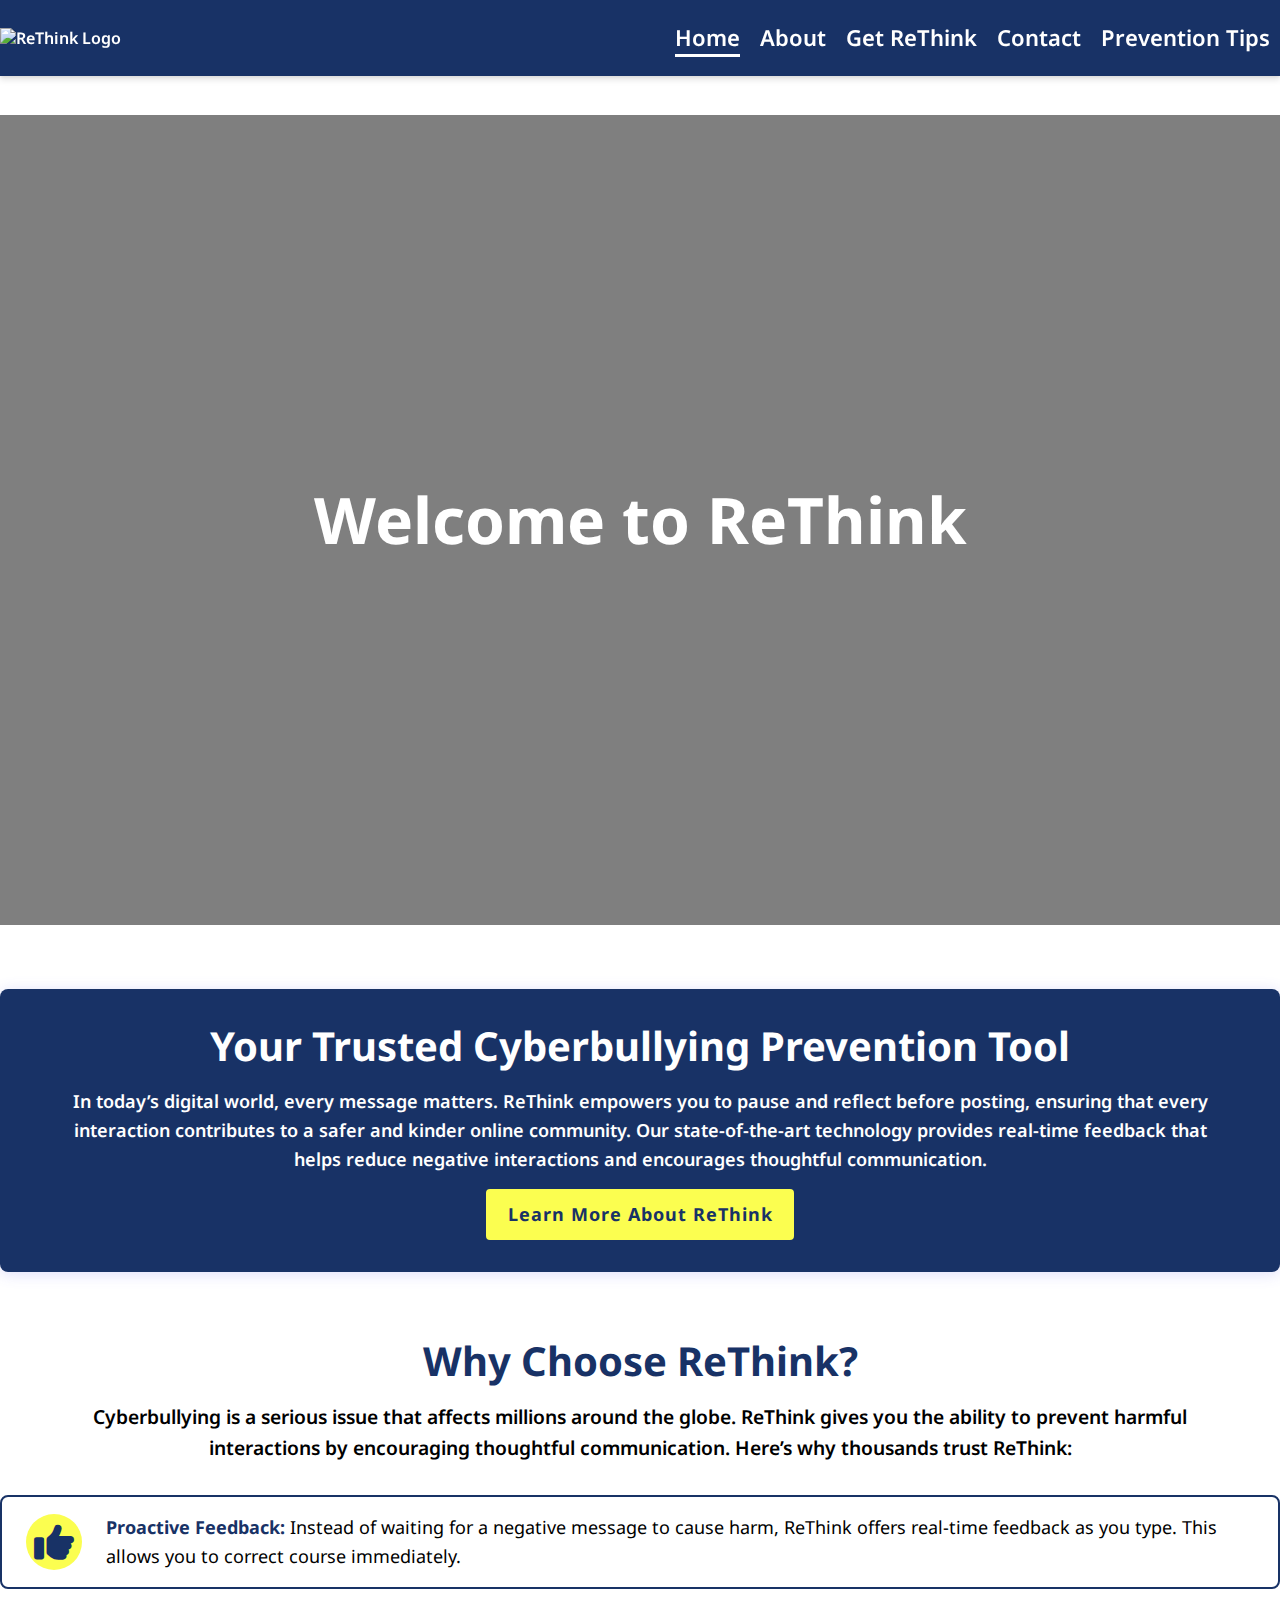
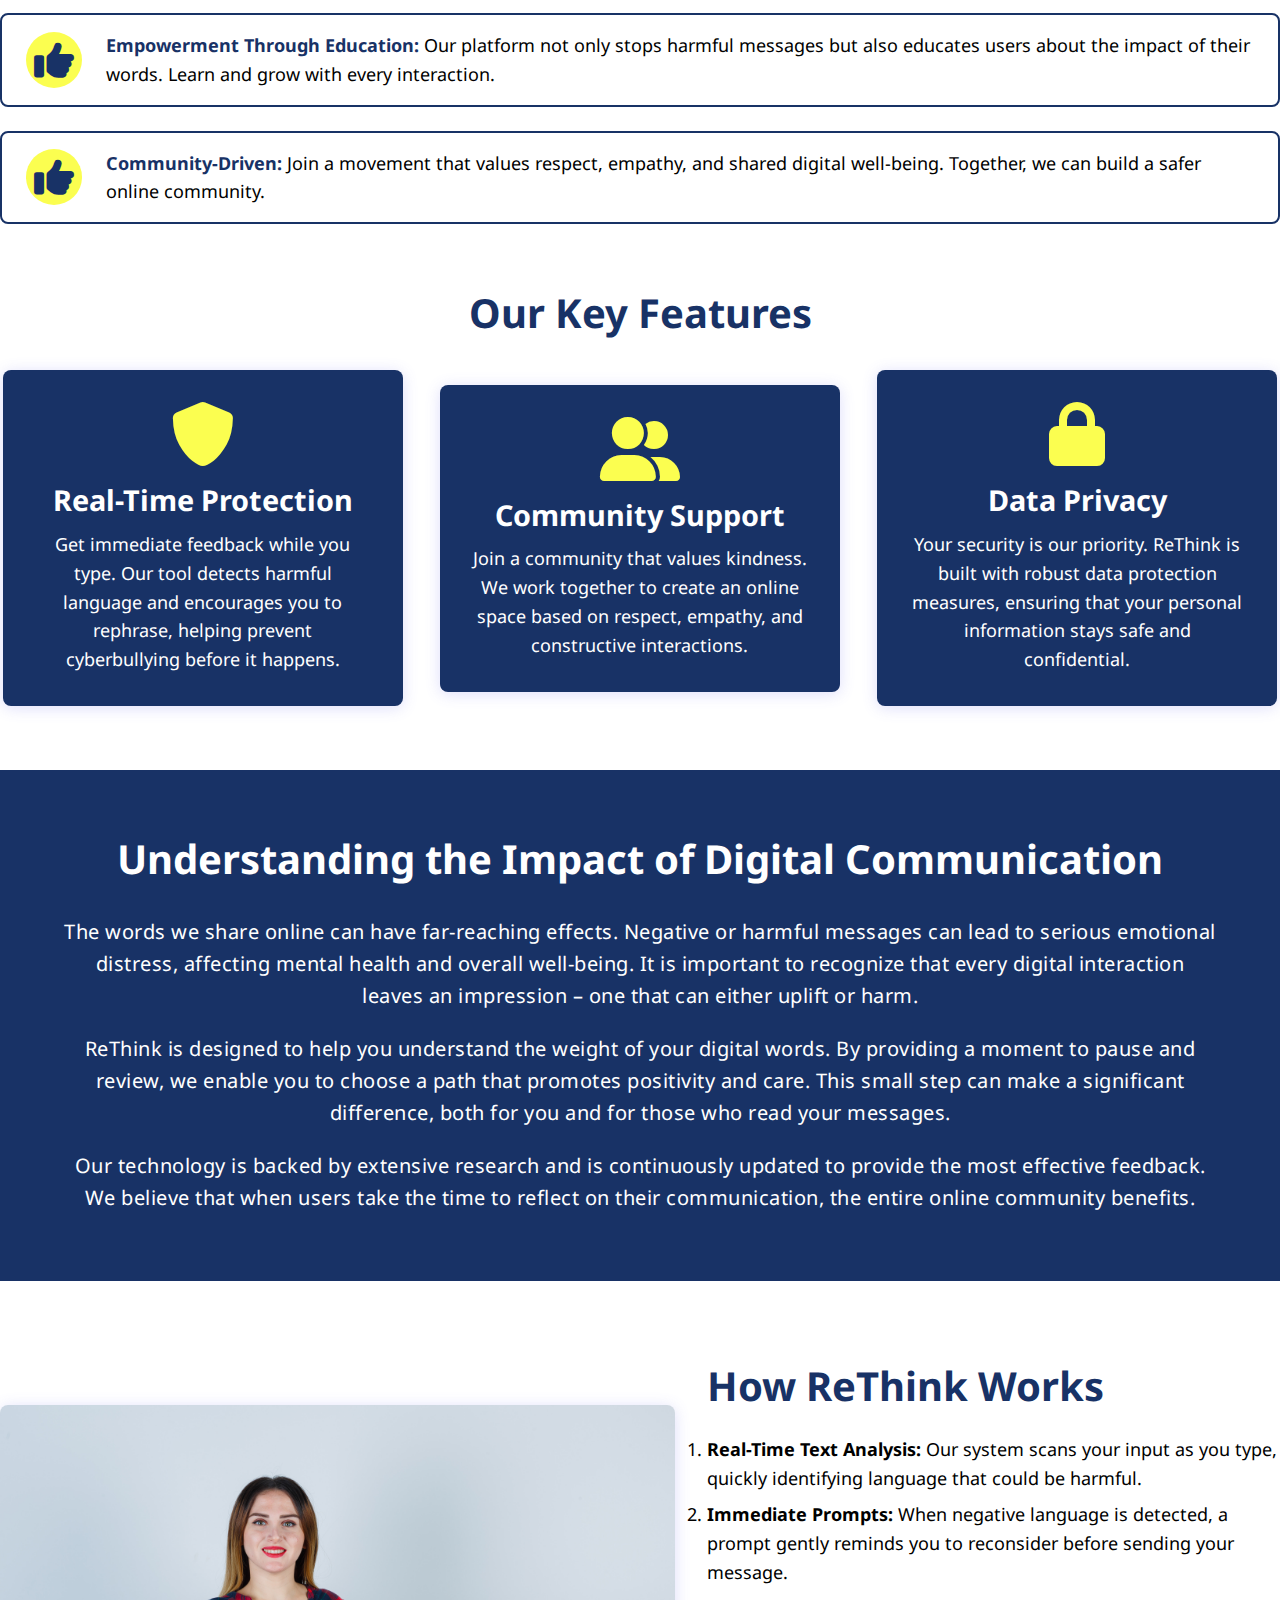
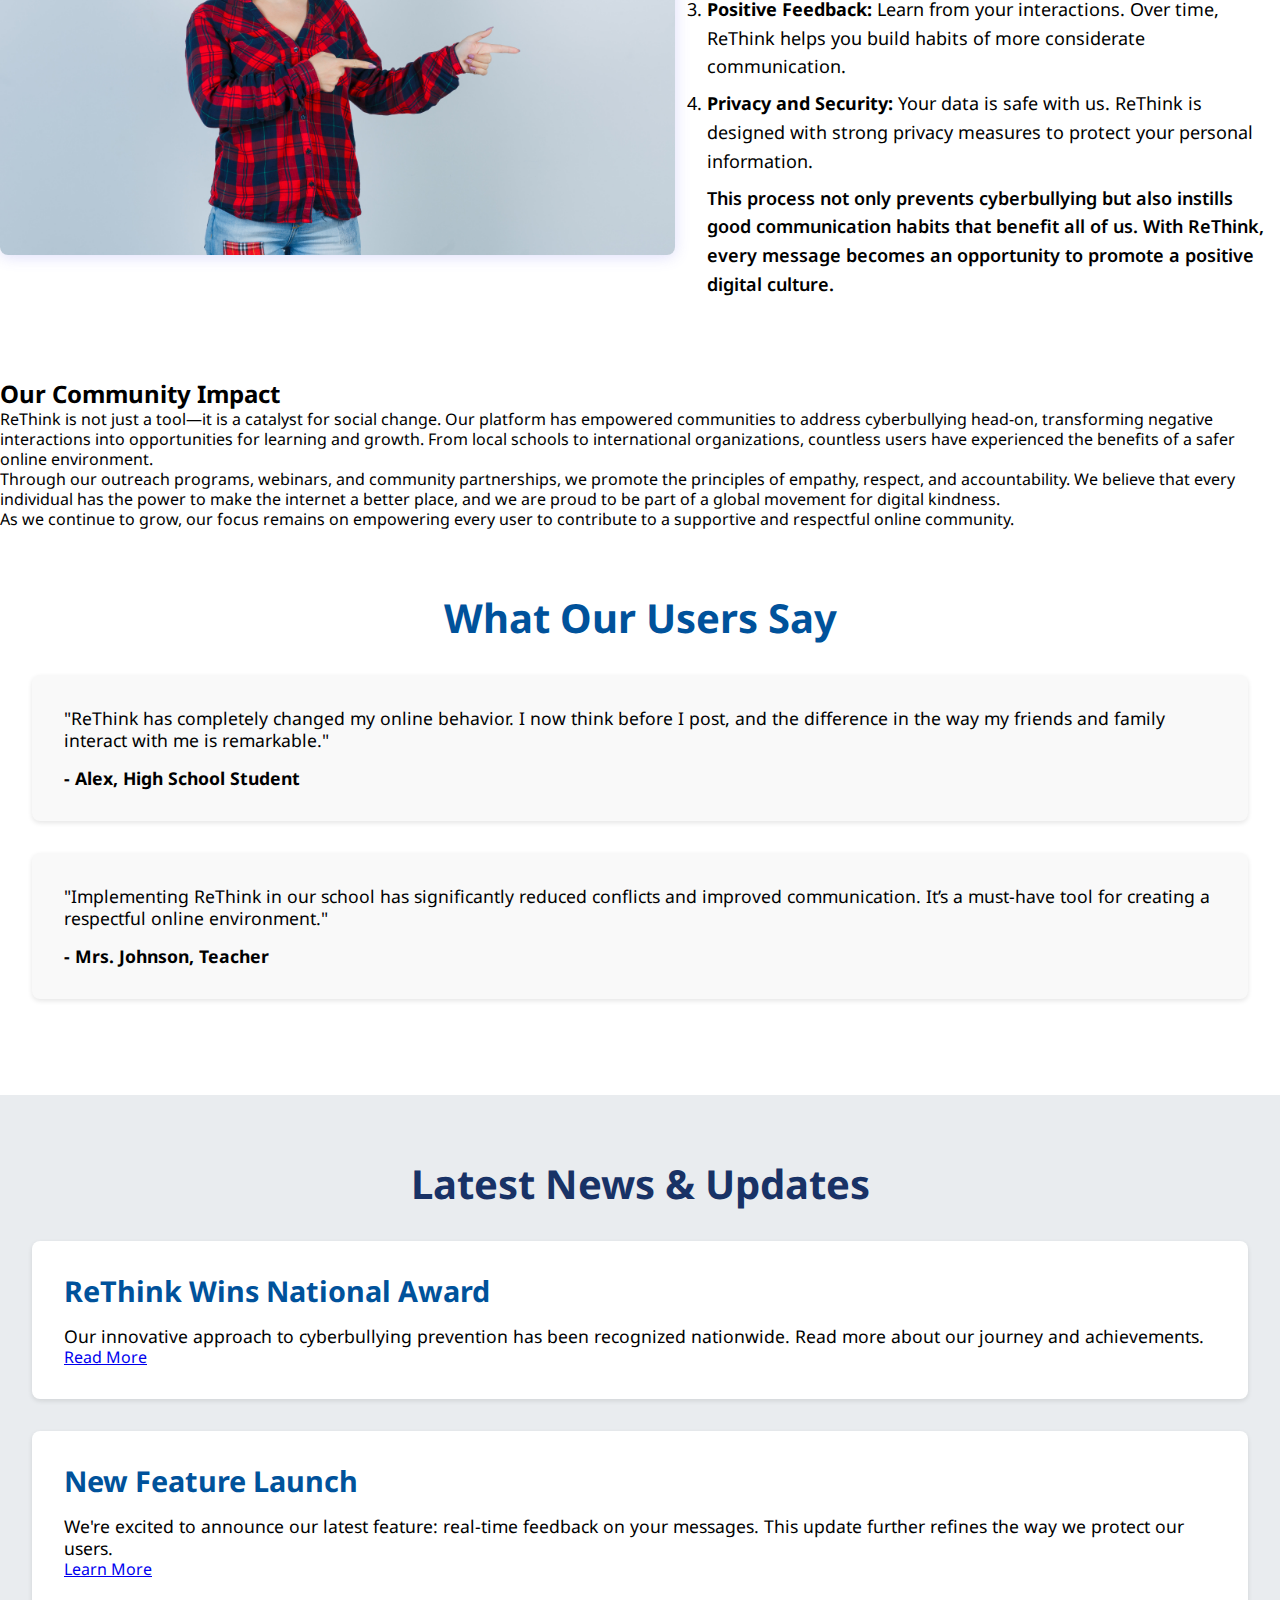
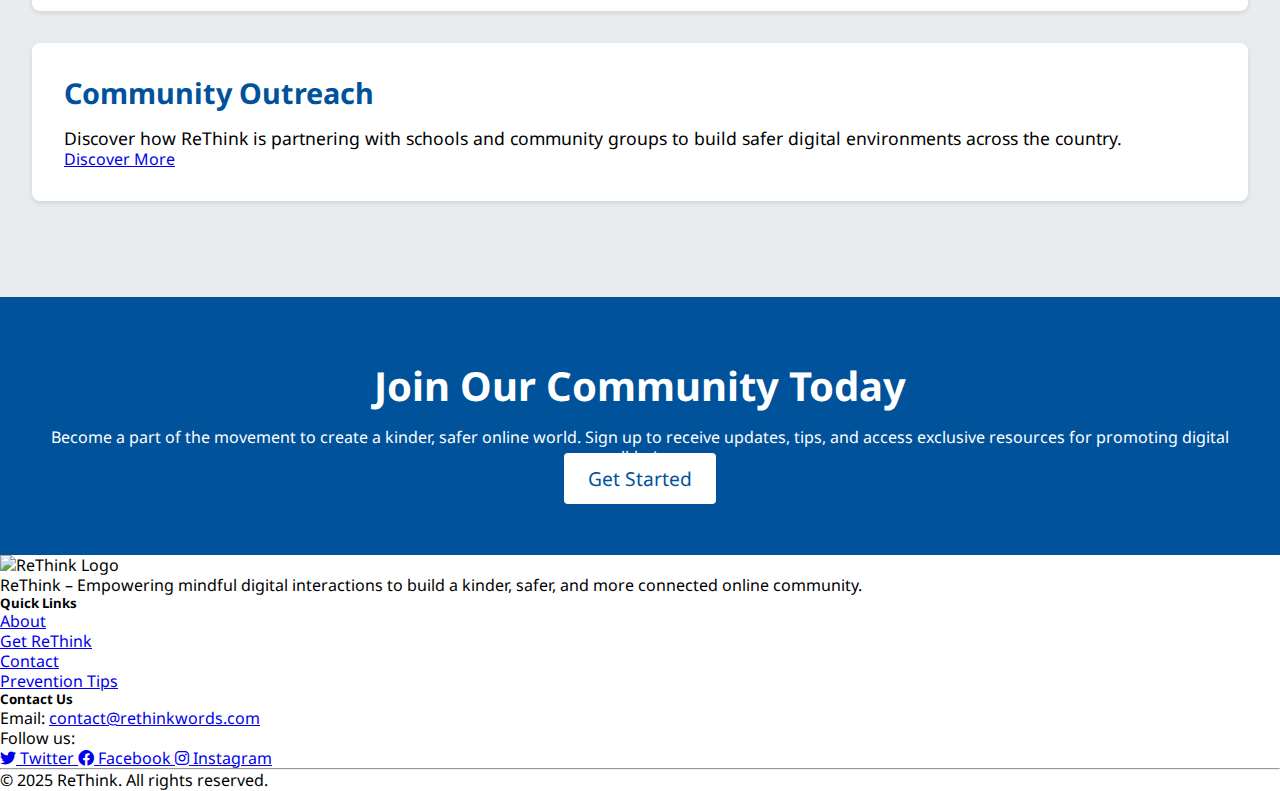
==== index.html @ 0bd0442a "Completed home section" ====
<!DOCTYPE html>
<html lang="en">
  <head>
    <meta charset="UTF-8" />
    <meta name="viewport" content="width=device-width, initial-scale=1.0" />
    <meta
      name="description"
      content="Discover ReThink, an innovative tool that prevents cyberbullying by encouraging mindful communication. Experience a safer online world with our proactive online safety solutions."
    />
    <meta
      name="keywords"
      content="ReThink, cyberbullying prevention, online safety, digital well-being, safe communication"
    />
    <meta name="author" content="Kishan Kumar Das" />
    <link rel="preconnect" href="https://fonts.googleapis.com" />
    <link rel="preconnect" href="https://fonts.gstatic.com" crossorigin />
    <link
      href="https://fonts.googleapis.com/css2?family=Noto+Sans:ital,wght@0,100..900;1,100..900&display=swap"
      rel="stylesheet"
    />
    <link rel="icon" type="image/x-icon" href="images/favicon.ico" />
    <title>Welcome to ReThink – Your Trusted Online Safety Tool</title>
    <link rel="stylesheet" href="css/styles.css" />
    <link rel="stylesheet" href="css/home-styles.css" />
    <link
      href="https://cdn.jsdelivr.net/npm/bootstrap@5.3.5/dist/css/bootstrap.min.css"
      rel="stylesheet"
      integrity="sha384-SgOJa3DmI69IUzQ2PVdRZhwQ+dy64/BUtbMJw1MZ8t5HZApcHrRKUc4W0kG879m7"
      crossorigin="anonymous"
    />
    <link
      rel="stylesheet"
      href="https://cdnjs.cloudflare.com/ajax/libs/font-awesome/6.0.0-beta3/css/all.min.css"
    />
    <!-- Google Analytics tracking code -->
    <script
      async
      src="https://www.googletagmanager.com/gtag/js?id=G-LVS11JBEL9"
    ></script>
    <script>
      window.dataLayer = window.dataLayer || [];
      function gtag() {
        dataLayer.push(arguments);
      }
      gtag("js", new Date());

      gtag("config", "G-LVS11JBEL9");
    </script>
  </head>
  <body>
    <header>
      <div class="container header-div">
        <div class="site-name">
          <a href="index.html">
            <img src="images/logo.png" alt="ReThink Logo" />
          </a>
        </div>
        <input type="checkbox" id="menu-toggle" class="menu-toggle" />
        <label for="menu-toggle" class="menu-icon">
          <span></span>
          <span></span>
          <span></span>
        </label>
        <nav class="nav-bar">
          <ul>
            <li><a href="index.html" class="active">Home</a></li>
            <li><a href="about.html">About</a></li>
            <li><a href="get-rethink.html">Get ReThink</a></li>
            <li><a href="contact.html">Contact</a></li>
            <li><a href="cyberbullying-tips.html">Prevention Tips</a></li>
          </ul>
        </nav>
      </div>
    </header>

    <main>
      <section class="hero">
        <h1>Welcome to ReThink</h1>
      </section>

      <section class="intro-section container">
        <h2>Your Trusted Cyberbullying Prevention Tool</h2>
        <p>
          In today’s digital world, every message matters. ReThink empowers you
          to pause and reflect before posting, ensuring that every interaction
          contributes to a safer and kinder online community. Our
          state-of-the-art technology provides real-time feedback that helps
          reduce negative interactions and encourages thoughtful communication.
        </p>
        <div class="cta-buttons">
          <a href="get-rethink.html" class="button">Learn More About ReThink</a>
        </div>
      </section>

      <section class="why-choose container">
        <h2>Why Choose ReThink?</h2>
        <p>
          Cyberbullying is a serious issue that affects millions around the
          globe. ReThink gives you the ability to prevent harmful interactions
          by encouraging thoughtful communication. Here’s why thousands trust
          ReThink:
        </p>
        <div class="benefits">
          <i class="fa-solid fa-thumbs-up"></i>
          <p>
            <span>Proactive Feedback:</span>
            Instead of waiting for a negative message to cause harm, ReThink
            offers real-time feedback as you type. This allows you to correct
            course immediately.
          </p>
        </div>
        <div class="benefits">
          <i class="fa-solid fa-thumbs-up"></i>
          <p>
            <span>Empowerment Through Education:</span>
            Our platform not only stops harmful messages but also educates users
            about the impact of their words. Learn and grow with every
            interaction.
          </p>
        </div>
        <div class="benefits">
          <i class="fa-solid fa-thumbs-up"></i>
          <p>
            <span>Community-Driven:</span>
            Join a movement that values respect, empathy, and shared digital
            well-being. Together, we can build a safer online community.
          </p>
        </div>
      </section>

      <section class="features container">
        <h2>Our Key Features</h2>
        <div class="features-grid">
          <div class="feature">
            <i class="fas fa-shield-alt"></i>
            <h3>Real-Time Protection</h3>
            <p>
              Get immediate feedback while you type. Our tool detects harmful
              language and encourages you to rephrase, helping prevent
              cyberbullying before it happens.
            </p>
          </div>
          <div class="feature">
            <i class="fas fa-user-friends"></i>
            <h3>Community Support</h3>
            <p>
              Join a community that values kindness. We work together to create
              an online space based on respect, empathy, and constructive
              interactions.
            </p>
          </div>
          <div class="feature">
            <i class="fas fa-lock"></i>
            <h3>Data Privacy</h3>
            <p>
              Your security is our priority. ReThink is built with robust data
              protection measures, ensuring that your personal information stays
              safe and confidential.
            </p>
          </div>
        </div>
      </section>

      <section class="detailed-content">
        <div class="impact-of-digital-communication container">
          <h2>Understanding the Impact of Digital Communication</h2>
          <p>
            The words we share online can have far-reaching effects. Negative or
            harmful messages can lead to serious emotional distress, affecting
            mental health and overall well-being. It is important to recognize
            that every digital interaction leaves an impression – one that can
            either uplift or harm.
          </p>
          <p>
            ReThink is designed to help you understand the weight of your
            digital words. By providing a moment to pause and review, we enable
            you to choose a path that promotes positivity and care. This small
            step can make a significant difference, both for you and for those
            who read your messages.
          </p>
          <p>
            Our technology is backed by extensive research and is continuously
            updated to provide the most effective feedback. We believe that when
            users take the time to reflect on their communication, the entire
            online community benefits.
          </p>
        </div>
      </section>

      <section class="how-it-works container">
        <img
          src="./images/how-its-work-banner.jpg"
          alt="How ReThink Works"
          class="how-it-works-image"
        />
        <div class="how-it-works-content">
          <h2>How ReThink Works</h2>
          <ol>
            <li>
              <strong>Real-Time Text Analysis:</strong> Our system scans your
              input as you type, quickly identifying language that could be
              harmful.
            </li>
            <li>
              <strong>Immediate Prompts:</strong> When negative language is
              detected, a prompt gently reminds you to reconsider before sending
              your message.
            </li>
            <li>
              <strong>Positive Feedback:</strong> Learn from your interactions.
              Over time, ReThink helps you build habits of more considerate
              communication.
            </li>
            <li>
              <strong>Privacy and Security:</strong> Your data is safe with us.
              ReThink is designed with strong privacy measures to protect your
              personal information.
            </li>
          </ol>
          <p>
            This process not only prevents cyberbullying but also instills good
            communication habits that benefit all of us. With ReThink, every
            message becomes an opportunity to promote a positive digital culture.
          </p>
        </div>
      </section>

      <section class="community-impact section container">
        <h2>Our Community Impact</h2>
        <p>
          ReThink is not just a tool—it is a catalyst for social change. Our
          platform has empowered communities to address cyberbullying head-on,
          transforming negative interactions into opportunities for learning and
          growth. From local schools to international organizations, countless
          users have experienced the benefits of a safer online environment.
        </p>
        <p>
          Through our outreach programs, webinars, and community partnerships,
          we promote the principles of empathy, respect, and accountability. We
          believe that every individual has the power to make the internet a
          better place, and we are proud to be part of a global movement for
          digital kindness.
        </p>
        <p>
          As we continue to grow, our focus remains on empowering every user to
          contribute to a supportive and respectful online community.
        </p>
      </section>

      <!-- Testimonials Section -->
      <section class="testimonials section container">
        <h2>What Our Users Say</h2>
        <div class="row">
          <div class="col-md-6 testimonial">
            <p>
              "ReThink has completely changed my online behavior. I now think
              before I post, and the difference in the way my friends and family
              interact with me is remarkable."
            </p>
            <p><strong>- Alex, High School Student</strong></p>
          </div>
          <div class="col-md-6 testimonial">
            <p>
              "Implementing ReThink in our school has significantly reduced
              conflicts and improved communication. It’s a must-have tool for
              creating a respectful online environment."
            </p>
            <p><strong>- Mrs. Johnson, Teacher</strong></p>
          </div>
        </div>
      </section>

      <!-- Latest News Section -->
      <section class="news-section section container">
        <h2>Latest News & Updates</h2>
        <div class="row">
          <div class="col-md-4 news-item">
            <h3>ReThink Wins National Award</h3>
            <p>
              Our innovative approach to cyberbullying prevention has been
              recognized nationwide. Read more about our journey and
              achievements.
            </p>
            <a href="#" class="btn">Read More</a>
          </div>
          <div class="col-md-4 news-item">
            <h3>New Feature Launch</h3>
            <p>
              We're excited to announce our latest feature: real-time feedback
              on your messages. This update further refines the way we protect
              our users.
            </p>
            <a href="#" class="btn">Learn More</a>
          </div>
          <div class="col-md-4 news-item">
            <h3>Community Outreach</h3>
            <p>
              Discover how ReThink is partnering with schools and community
              groups to build safer digital environments across the country.
            </p>
            <a href="#" class="btn">Discover More</a>
          </div>
        </div>
      </section>

      <!-- Call-to-Action Section -->
      <section class="cta-section">
        <h2>Join Our Community Today</h2>
        <p>
          Become a part of the movement to create a kinder, safer online world.
          Sign up to receive updates, tips, and access exclusive resources for
          promoting digital well-being.
        </p>
        <a href="get-rethink.html" class="btn">Get Started</a>
      </section>
    </main>

    <footer class="bg-dark text-light pt-5 pb-4">
      <div class="container">
        <div class="row">
          <div class="col-md-4 mb-4 mb-md-0">
            <img src="images/logo.png" alt="ReThink Logo" class="footer-logo" />
            <p class="mt-3 lead fw-normal">
              ReThink – Empowering mindful digital interactions to build a
              kinder, safer, and more connected online community.
            </p>
          </div>
          <div class="col-md-4 mb-4 mb-md-0 quick-links">
            <h5 class="footer-header">Quick Links</h5>
            <ul class="list-unstyled">
              <li>
                <a href="about.html" class="text-light text-decoration-none"
                  >About</a
                >
              </li>
              <li>
                <a
                  href="get-rethink.html"
                  class="text-light text-decoration-none"
                  >Get ReThink</a
                >
              </li>
              <li>
                <a href="contact.html" class="text-light text-decoration-none"
                  >Contact</a
                >
              </li>
              <li>
                <a
                  href="cyberbullying-tips.html"
                  class="text-light text-decoration-none"
                  >Prevention Tips</a
                >
              </li>
            </ul>
          </div>
          <div class="col-md-4">
            <h5 class="footer-header">Contact Us</h5>
            <p>
              Email:
              <a
                href="mailto:contact@rethinkwords.com"
                class="text-light text-decoration-none"
                >contact@rethinkwords.com</a
              >
            </p>
            <p>Follow us:</p>
            <a
              href="https://twitter.com/ReThinkWords"
              target="_blank"
              rel="noopener noreferrer"
              class="text-light me-2 text-decoration-none"
            >
              <i class="fab fa-twitter"></i> Twitter
            </a>
            <a
              href="https://facebook.com/ReThinkWords"
              target="_blank"
              rel="noopener noreferrer"
              class="text-light me-2 text-decoration-none"
            >
              <i class="fab fa-facebook"></i> Facebook
            </a>
            <a
              href="https://instagram.com/ReThinkWords"
              target="_blank"
              rel="noopener noreferrer"
              class="text-light text-decoration-none"
            >
              <i class="fab fa-instagram"></i> Instagram
            </a>
          </div>
        </div>
        <hr class="my-4" />
        <div class="text-center mt-4">
          <p class="mb-0">&copy; 2025 ReThink. All rights reserved.</p>
        </div>
      </div>
    </footer>

    <script src="js/script.js"></script>
    <script
      src="https://cdn.jsdelivr.net/npm/bootstrap@5.3.5/dist/js/bootstrap.bundle.min.js"
      integrity="sha384-k6d4wzSIapyDyv1kpU366/PK5hCdSbCRGRCMv+eplOQJWyd1fbcAu9OCUj5zNLiq"
      crossorigin="anonymous"
    ></script>
  </body>
</html>
---- css/styles.css ----
/* Reset */
* {
    margin: 0;
    padding: 0;
    box-sizing: border-box;
  }
  
  body {
    font-family: "Noto Sans", sans-serif;
    font-size: 16px;
    line-height: 1.25;
  }
  
  /* container style */
  .container {
    width: 100%;
    margin: 0 auto;
  }
  
  /* header style start */
  header {
    position: fixed;
    z-index: 9999;
    top: 0;
    width: 100%;
    background-color: #183266;
    padding: 1.5rem 0rem;
    box-shadow: 0 4px 6px rgba(0, 0, 0, 0.1), 0 1px 3px rgba(0, 0, 0, 0.08);
  }

  .header-div{
    display: flex;
    justify-content: space-between;
    align-items: center;
  }
  
  .site-name a {
    display: flex;
    align-items: center;
    justify-content: center;
    font-size: 16px;
    font-weight: 600;
    color: #ffffff;
    text-decoration: none;
  }
  
  .site-name a img {
    height: auto;
    width: 200px;
  }
  
  /* navbar style */
  .nav-bar {
    display: flex;
    align-items: center;
    justify-content: center;
  }
  
  .nav-bar ul {
    display: flex;
    margin: 0;
    padding: 0;
    list-style-type: none;
  }
  
  .nav-bar li {
    margin: 0 10px;
  }
  
  .nav-bar a {
    position: relative;
    color: #ffffff;
    font-size: 22px;
    font-weight: 600;
    text-decoration: none;
  }
  
  .nav-bar a::after {
    content: "";
    position: absolute;
    left: 0;
    bottom: -5px;
    width: 0;
    height: 3.2px;
    background-color: #ffffff;
    transition: width 0.3s ease;
  }
  
  .nav-bar a:hover::after {
    width: 100%;
  }

  .nav-bar a.active::after {
    width: 100%;
  }  
  
  .menu-toggle {
    display: none;
  }
  
  .menu-icon {
    display: none;
    width: 30px;
    height: 24px;
    position: relative;
    cursor: pointer;
  }
  
  .menu-icon span {
    display: block;
    width: 100%;
    height: 4px;
    background-color: #000000;
    position: absolute;
    transition: all 0.3s ease;
  }
  
  .menu-icon span:nth-child(1) {
    top: 0px;
  }
  
  .menu-icon span:nth-child(2) {
    top: 10px;
  }
  
  .menu-icon span:nth-child(3) {
    top: 20px;
  }
  
  /* Main div design */
  
  main {
    margin-top: 115px;
  }
---- css/home-styles.css ----
.hero {
  position: relative;
  background: url("../images/rethink-home-banner.jpg") no-repeat center
    center/cover;
  height: 90vh;
  display: flex;
  align-items: center;
  justify-content: center;
  text-align: center;
  color: #fff;
}

.hero::after {
  content: "";
  position: absolute;
  top: 0;
  left: 0;
  right: 0;
  bottom: 0;
  background: rgba(0, 0, 0, 0.5);
}

.hero h1 {
  position: relative;
  font-size: 4rem;
  font-weight: 700;
  z-index: 1;
}

.intro-section {
  background-color: #183266;
  padding: 2rem 3rem !important;
  text-align: center;
  margin: 4rem 0rem;
  border-radius: 8px;
  box-shadow: 0 2px 15px rgba(89, 91, 233, 0.2);
}
.intro-section h2 {
  color: #ffffff;
  margin-bottom: 1rem;
  font-size: 2.5rem;
}
.intro-section p {
  color: #ffffff;
  font-size: 18px;
  font-weight: 600;
  line-height: 1.6;
  margin-bottom: 0rem;
}

.cta-buttons {
  display: flex;
  justify-content: center;
  align-items: center;
  width: 100%;
}

.button {
  display: block;
  width: fit-content;
  background-color: #fbfe50;
  color: #183266;
  padding: 0.75rem 1.2rem;
  font-size: 18px;
  font-weight: 700;
  text-decoration: none;
  letter-spacing: 1px;
  border-radius: 4px;
  margin-top: 1rem;
  border: 2px solid #fbfe50;
  transition: all 0.3s ease;
}

.button:hover {
  background-color: transparent;
  color: #fbfe50;
}

.why-choose {
  margin: 4rem 0rem;
}

.why-choose h2 {
  text-align: center;
  color: #183266;
  margin-bottom: 1rem;
  font-size: 2.5rem;
  font-weight: 700;
}

.why-choose p {
  text-align: center;
  color: #000000;
  font-size: 1.2rem;
  margin-bottom: 2rem;
  line-height: 1.6;
  font-weight: 600;
  padding: 0rem 4rem;
}

.benefits {
  border: 2px solid #183266;
  border-radius: 8px;
  margin: 1.5rem 0rem;
  padding: 1rem 1.5rem;
  display: flex;
  align-items: center;
}

.benefits:hover {
  cursor: pointer;
  background-color: #183266;
  box-shadow: 0 2px 15px rgba(89, 91, 233, 0.2);
  transition: all 0.5s ease;
  transform: translateY(-10px);
}

.benefits:hover span,
.benefits:hover p {
  color: #ffffff !important;
}

.benefits i {
  font-size: 2.5rem;
  color: #183266;
  margin-right: 1.5rem;
  padding: 0.5rem;
  border-radius: 50%;
  background-color: #fbfe50;
}

.benefits span {
  text-align: left;
  color: #183266;
  font-size: 18px;
  font-weight: 700;
  margin: 0;
  width: fit-content;
}

.benefits p {
  text-align: left;
  color: #000000;
  font-size: 18px;
  line-height: 1.6;
  font-weight: 400 !important;
  padding: 0;
  margin: 0;
}

.features {
  margin: 4rem 0rem;
}

.features h2 {
  text-align: center;
  color: #183266;
  margin-bottom: 2rem;
  font-size: 2.5rem;
  font-weight: 700;
}

.features-grid {
  display: grid;
  grid-template-columns: repeat(auto-fit, minmax(400px, 1fr));
  column-gap: 2rem;
  row-gap: 4rem;
  align-items: center;
  justify-items: center;
}

.feature {
  text-align: center;
  padding: 2rem;
  background: #183266;
  border-radius: 8px;
  box-shadow: 0 2px 15px rgba(89, 91, 233, 0.2);
  width: 400px;
  overflow: hidden;
  transition: transform 0.3s ease;
}

.feature:hover {
  transform: scale(1.05);
}

.feature i {
  font-size: 4rem;
  color: #fbfe50;
  margin-bottom: 1rem;
}

.feature h3 {
  font-size: 1.8rem;
  color: #ffffff;
  margin-bottom: 0.75rem;
}

.feature p {
  font-size: 18px;
  line-height: 1.6;
  color: #ffffff;
  margin-bottom: 0;
}

.detailed-content{
  background-color: #183266;
  color: #ffffff;
  padding: 4rem 2rem;
  text-align: center;
}

.impact-of-digital-communication h2 {
  margin-bottom: 2rem;
  font-size: 2.5rem;
  font-weight: 700;
}

.impact-of-digital-communication p {
  font-size: 20px;
  font-weight: 400;
  line-height: 1.6;
  letter-spacing: 0.5px;
  padding: 0rem 2rem;
  margin-bottom: 0.2rem;
  margin-top: 1.3rem;
}

.how-it-works {
  display: flex;
  justify-content: center;
  align-items: center;
  padding: 5rem 0rem;
}

.how-it-works-image{
  height: 450px;
  width: 100%;
  object-fit: cover;
  border-radius: 8px;
  box-shadow: 0 2px 15px rgba(89, 91, 233, 0.2);
}

.how-it-works-content{
  margin-left: 2rem;
}

.how-it-works-content h2 {
  color: #183266;
  font-size: 2.5rem;
  margin-bottom: 1.5rem;
  font-weight: 700;
}

.how-it-works-content ol li {
  font-size: 18px;
  font-weight: 400;
  line-height: 1.6;
  color: #000000;
  margin-bottom: 0.5rem;
}

.how-it-works-content p {
  font-size: 18px;
  font-weight: 600;
  line-height: 1.6;
  color: #000000;
}

/* Testimonials Section */
.testimonials {
  background: #ffffff;
  padding: 4rem 2rem;
}
.testimonials h2 {
  text-align: center;
  color: #00529b;
  margin-bottom: 2rem;
  font-size: 2.5rem;
}
.testimonial {
  background: #f9f9f9;
  padding: 2rem;
  border-radius: 8px;
  box-shadow: 0 2px 5px rgba(0, 0, 0, 0.1);
  margin-bottom: 2rem;
}
.testimonial p {
  font-size: 1.1rem;
}
.testimonial strong {
  display: block;
  margin-top: 1rem;
  font-size: 1.1rem;
}

/* Latest News Section */
.news-section {
  background: #e9ecef;
  padding: 4rem 2rem;
}
.news-section h2 {
  text-align: center;
  color: #183266;
  margin-bottom: 2rem;
  font-size: 2.5rem;
}
.news-item {
  background: #fff;
  padding: 2rem;
  border-radius: 8px;
  box-shadow: 0 2px 5px rgba(0, 0, 0, 0.1);
  margin-bottom: 2rem;
}
.news-item h3 {
  color: #00529b;
  margin-bottom: 1rem;
  font-size: 1.8rem;
}
.news-item p {
  font-size: 1.1rem;
}

/* Call-to-Action Section */
.cta-section {
  background: #00529b;
  color: #fff;
  padding: 4rem 2rem;
  text-align: center;
}
.cta-section h2 {
  font-size: 2.5rem;
  margin-bottom: 1rem;
}
.cta-section a.btn {
  background: #fff;
  color: #00529b;
  padding: 0.75rem 1.5rem;
  font-size: 1.2rem;
  text-decoration: none;
  border-radius: 4px;
  margin-top: 1rem;
}
.cta-section a.btn:hover {
  background: #e9ecef;
}

/* Responsive Media Queries */
@media (max-width: 768px) {
  .hero h1 {
    font-size: 3rem;
  }
  .section h2 {
    font-size: 2rem;
  }
  .overview-section h2,
  .features h2,
  .testimonials h2,
  .news-section h2 {
    font-size: 2rem;
  }
}
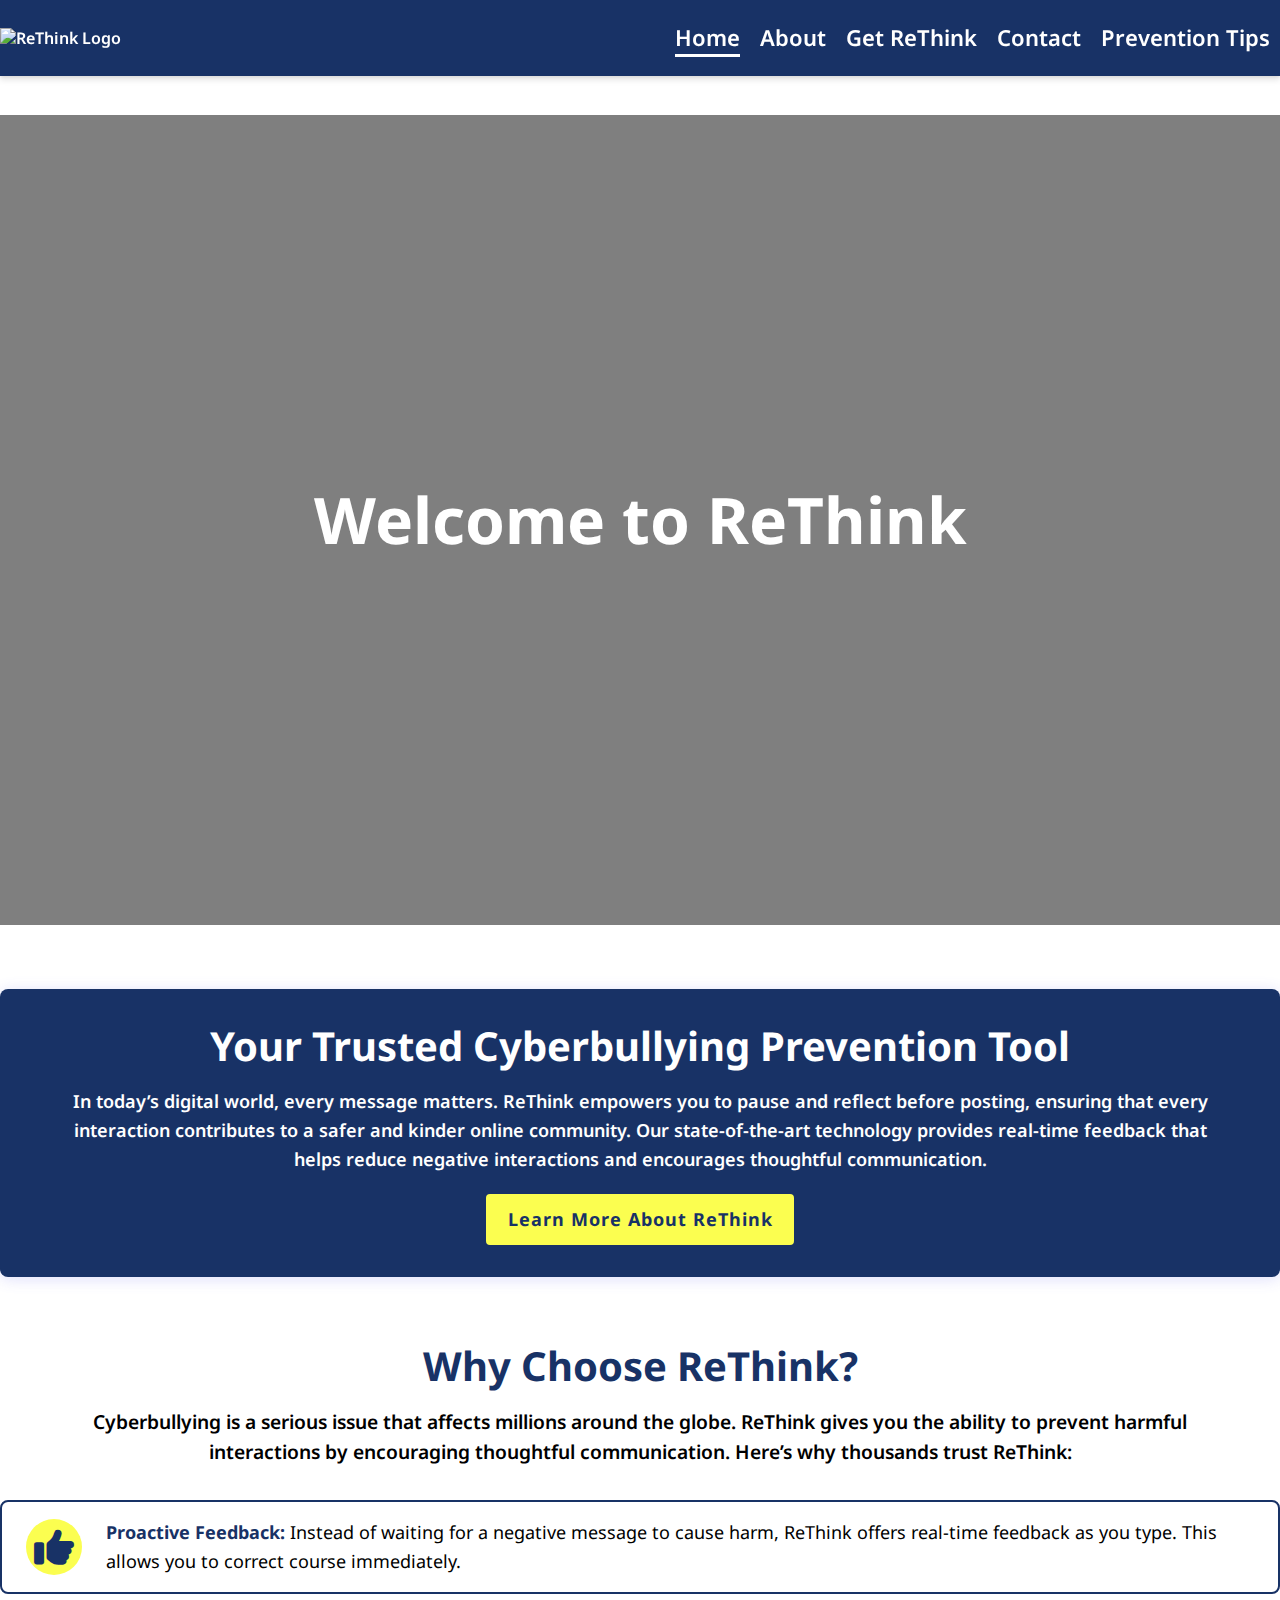
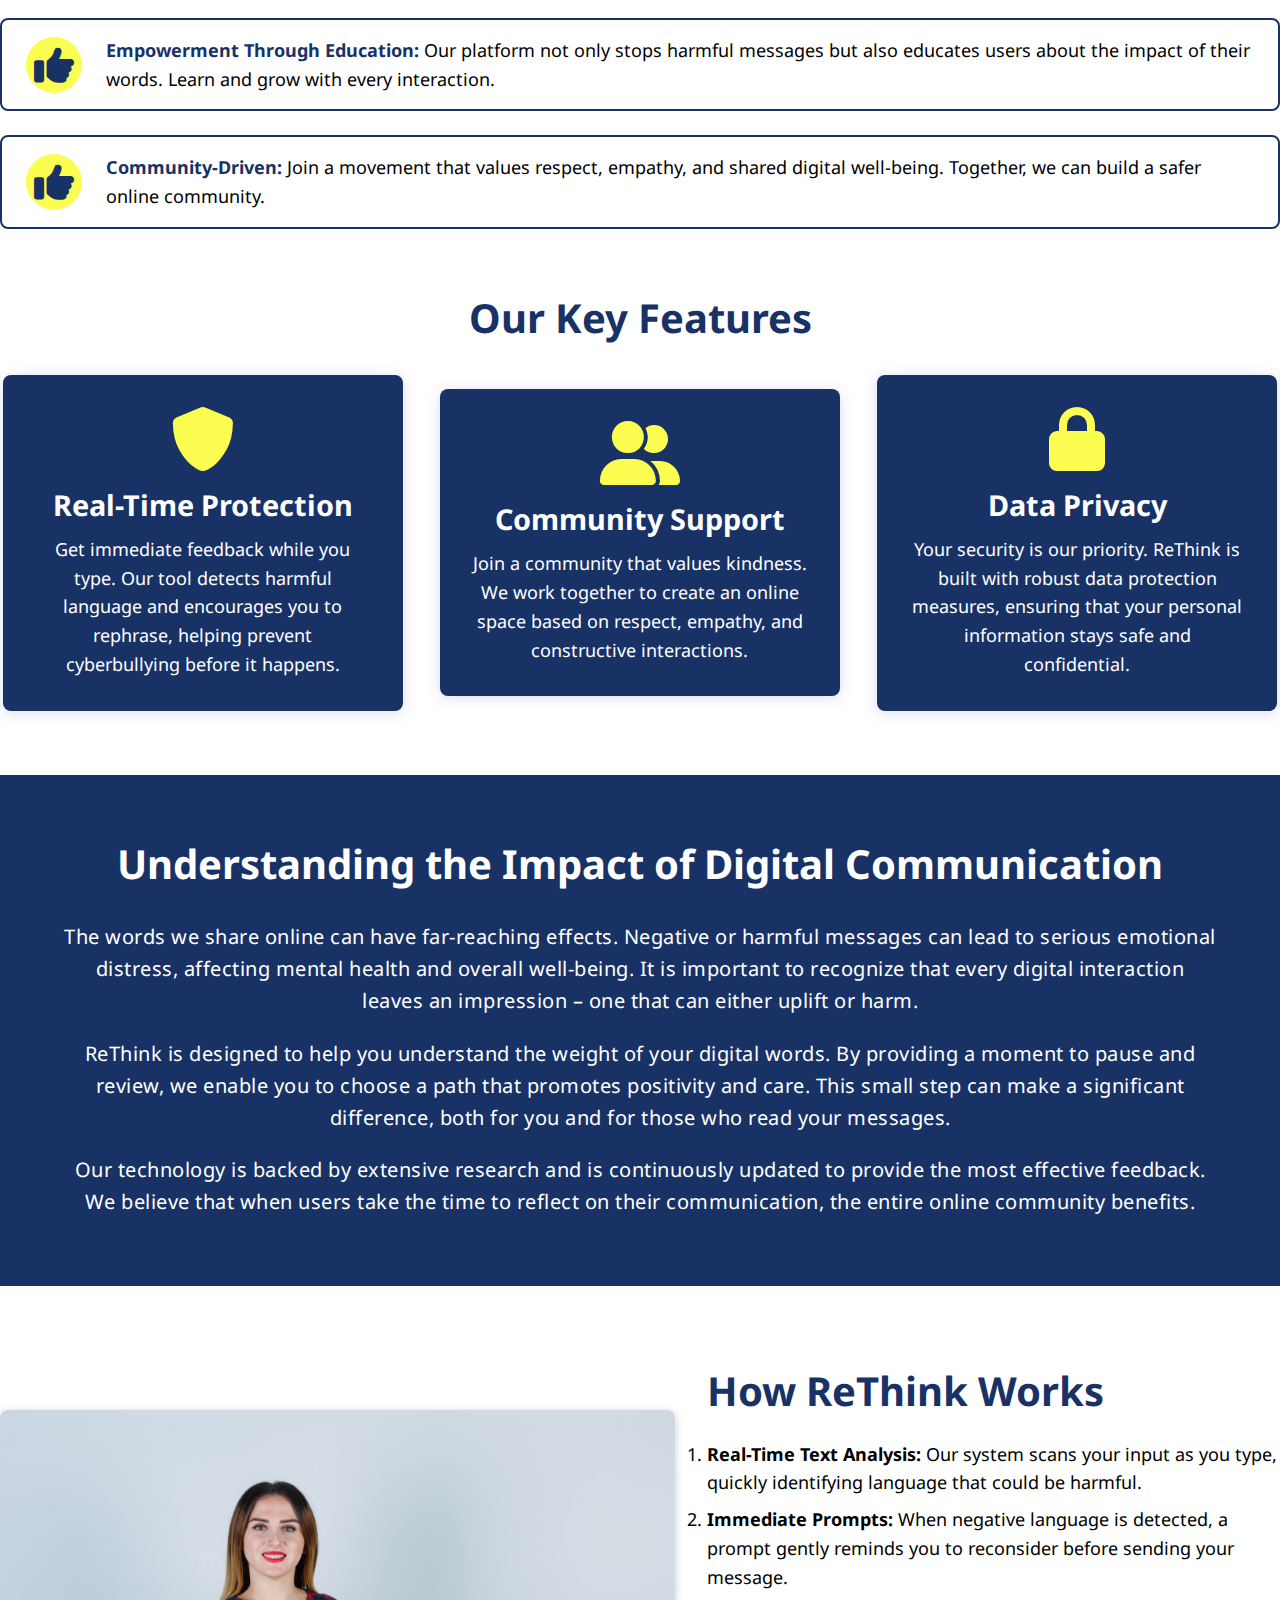
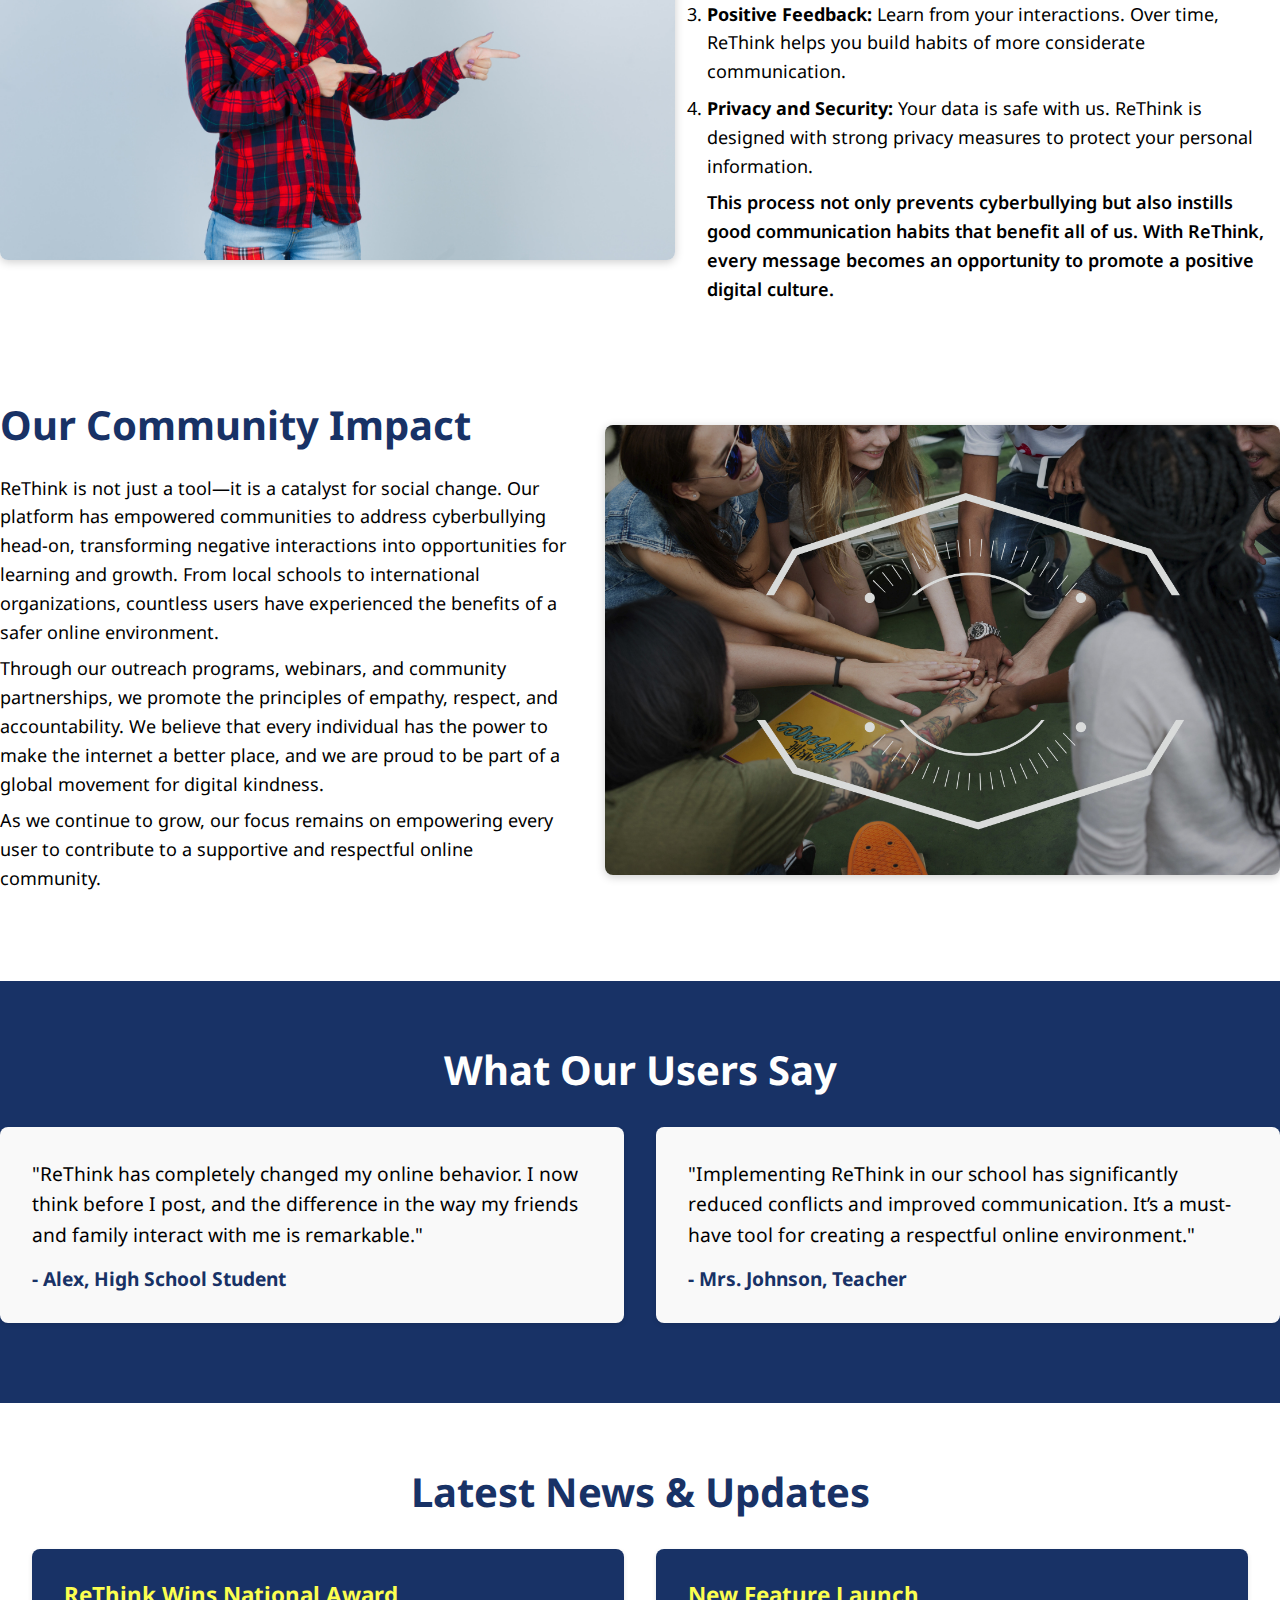
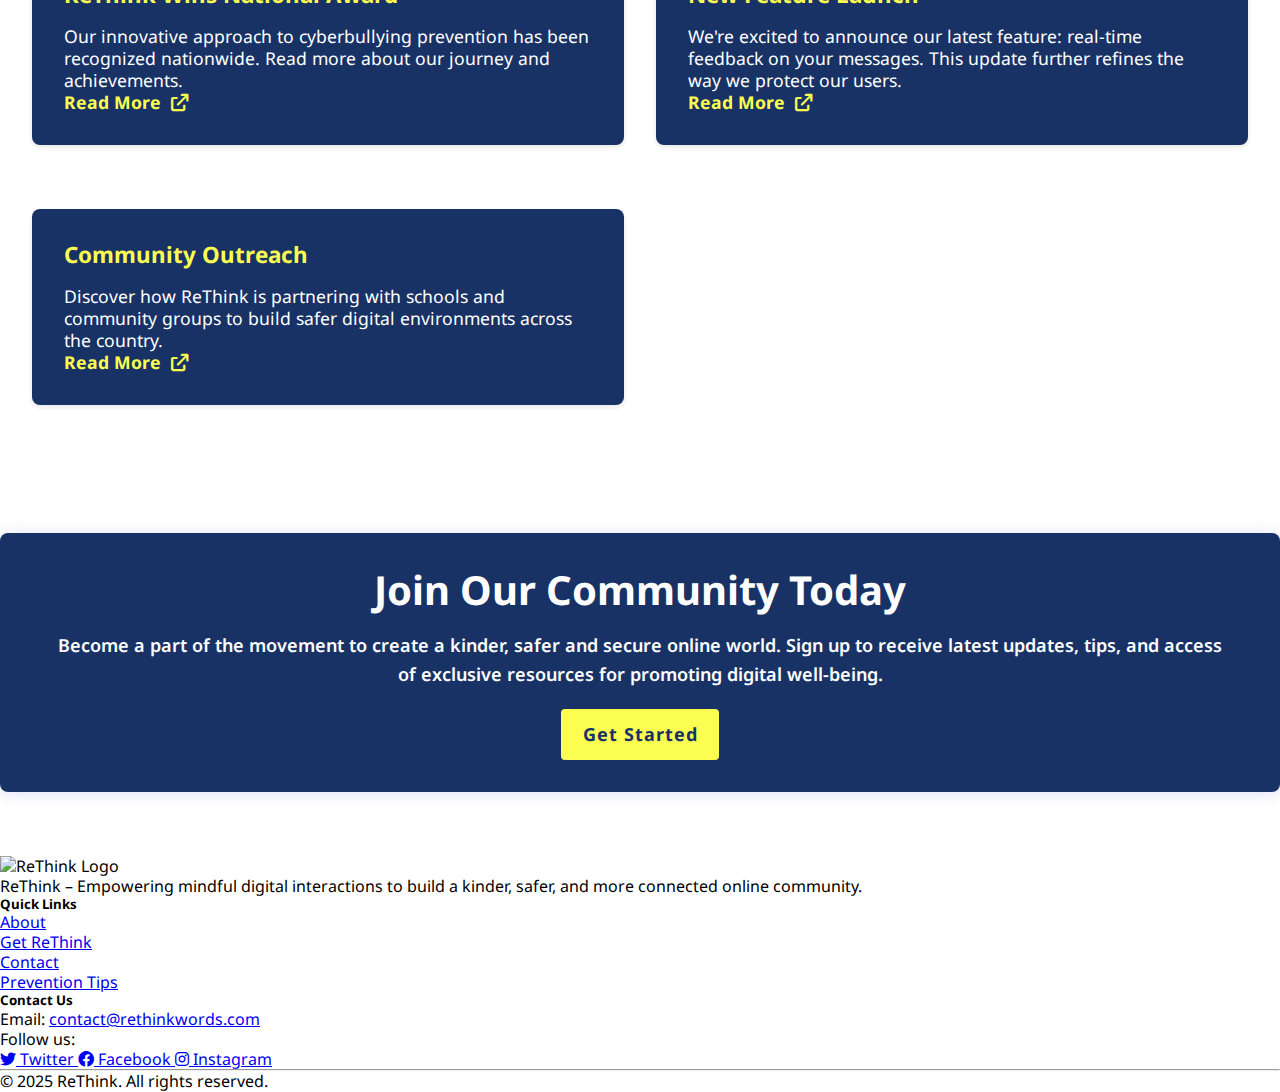
==== commit 4d4aac7b: "Home page completed" ====
--- a/index.html
+++ b/index.html
@@ -220,98 +220,121 @@
           <p>
             This process not only prevents cyberbullying but also instills good
             communication habits that benefit all of us. With ReThink, every
-            message becomes an opportunity to promote a positive digital culture.
-          </p>
-        </div>
-      </section>
-
-      <section class="community-impact section container">
-        <h2>Our Community Impact</h2>
-        <p>
-          ReThink is not just a tool—it is a catalyst for social change. Our
-          platform has empowered communities to address cyberbullying head-on,
-          transforming negative interactions into opportunities for learning and
-          growth. From local schools to international organizations, countless
-          users have experienced the benefits of a safer online environment.
-        </p>
-        <p>
-          Through our outreach programs, webinars, and community partnerships,
-          we promote the principles of empathy, respect, and accountability. We
-          believe that every individual has the power to make the internet a
-          better place, and we are proud to be part of a global movement for
-          digital kindness.
-        </p>
-        <p>
-          As we continue to grow, our focus remains on empowering every user to
-          contribute to a supportive and respectful online community.
-        </p>
-      </section>
-
-      <!-- Testimonials Section -->
-      <section class="testimonials section container">
-        <h2>What Our Users Say</h2>
-        <div class="row">
-          <div class="col-md-6 testimonial">
-            <p>
-              "ReThink has completely changed my online behavior. I now think
-              before I post, and the difference in the way my friends and family
-              interact with me is remarkable."
-            </p>
-            <p><strong>- Alex, High School Student</strong></p>
-          </div>
-          <div class="col-md-6 testimonial">
-            <p>
-              "Implementing ReThink in our school has significantly reduced
-              conflicts and improved communication. It’s a must-have tool for
-              creating a respectful online environment."
-            </p>
-            <p><strong>- Mrs. Johnson, Teacher</strong></p>
-          </div>
-        </div>
-      </section>
-
-      <!-- Latest News Section -->
+            message becomes an opportunity to promote a positive digital
+            culture.
+          </p>
+        </div>
+      </section>
+
+      <section class="community-impact container">
+        <div class="community-impact-content">
+          <h2>Our Community Impact</h2>
+          <p>
+            ReThink is not just a tool—it is a catalyst for social change. Our
+            platform has empowered communities to address cyberbullying head-on,
+            transforming negative interactions into opportunities for learning
+            and growth. From local schools to international organizations,
+            countless users have experienced the benefits of a safer online
+            environment.
+          </p>
+          <p>
+            Through our outreach programs, webinars, and community partnerships,
+            we promote the principles of empathy, respect, and accountability.
+            We believe that every individual has the power to make the internet
+            a better place, and we are proud to be part of a global movement for
+            digital kindness.
+          </p>
+          <p>
+            As we continue to grow, our focus remains on empowering every user
+            to contribute to a supportive and respectful online community.
+          </p>
+        </div>
+
+        <img
+          src="./images/community-impact.jpg"
+          alt="Community Impact"
+          class="community-impact-image"
+        />
+      </section>
+
+      <section class="testimonials">
+        <div class="testimonials-content container">
+          <h2>What Our Users Say</h2>
+          <div class="testimonials-grid">
+            <div class="testimonial">
+              <p>
+                "ReThink has completely changed my online behavior. I now think
+                before I post, and the difference in the way my friends and
+                family interact with me is remarkable."
+              </p>
+              <h6><strong>- Alex, High School Student</strong></h6>
+            </div>
+            <div class="testimonial">
+              <p>
+                "Implementing ReThink in our school has significantly reduced
+                conflicts and improved communication. It’s a must-have tool for
+                creating a respectful online environment."
+              </p>
+              <h6><strong>- Mrs. Johnson, Teacher</strong></h6>
+            </div>
+          </div>
+        </div>
+      </section>
+
       <section class="news-section section container">
         <h2>Latest News & Updates</h2>
-        <div class="row">
-          <div class="col-md-4 news-item">
+        <div class="features-grid">
+          <div class="news-item">
             <h3>ReThink Wins National Award</h3>
             <p>
               Our innovative approach to cyberbullying prevention has been
               recognized nationwide. Read more about our journey and
               achievements.
             </p>
-            <a href="#" class="btn">Read More</a>
-          </div>
-          <div class="col-md-4 news-item">
+            <div class="news-item-link">
+              <a href="#" class="read-button"
+                >Read More <i class="fa-solid fa-arrow-up-right-from-square"></i
+              ></a>
+            </div>
+          </div>
+          <div class="news-item">
             <h3>New Feature Launch</h3>
             <p>
               We're excited to announce our latest feature: real-time feedback
               on your messages. This update further refines the way we protect
               our users.
             </p>
-            <a href="#" class="btn">Learn More</a>
-          </div>
-          <div class="col-md-4 news-item">
+            <div class="news-item-link">
+              <a href="#" class="read-button"
+                >Read More <i class="fa-solid fa-arrow-up-right-from-square"></i
+              ></a>
+            </div>
+          </div>
+          <div class="news-item">
             <h3>Community Outreach</h3>
             <p>
               Discover how ReThink is partnering with schools and community
               groups to build safer digital environments across the country.
             </p>
-            <a href="#" class="btn">Discover More</a>
-          </div>
-        </div>
-      </section>
-
-      <!-- Call-to-Action Section -->
-      <section class="cta-section">
+            <div class="news-item-link">
+              <a href="#" class="read-button"
+                >Read More <i class="fa-solid fa-arrow-up-right-from-square"></i
+              ></a>
+            </div>
+          </div>
+        </div>
+      </section>
+
+      <section class="intro-section container">
         <h2>Join Our Community Today</h2>
         <p>
-          Become a part of the movement to create a kinder, safer online world.
-          Sign up to receive updates, tips, and access exclusive resources for
-          promoting digital well-being.
+          Become a part of the movement to create a kinder, safer and secure
+          online world. Sign up to receive latest updates, tips, and access of
+          exclusive resources for promoting digital well-being.
         </p>
-        <a href="get-rethink.html" class="btn">Get Started</a>
+        <div class="cta-buttons">
+          <a href="get-rethink.html" class="button">Get Started</a>
+        </div>
       </section>
     </main>
 
--- a/css/home-styles.css
+++ b/css/home-styles.css
@@ -45,7 +45,7 @@
   font-size: 18px;
   font-weight: 600;
   line-height: 1.6;
-  margin-bottom: 0rem;
+  margin-bottom: 0.3rem;
 }
 
 .cta-buttons {
@@ -203,7 +203,7 @@
   margin-bottom: 0;
 }
 
-.detailed-content{
+.detailed-content {
   background-color: #183266;
   color: #ffffff;
   padding: 4rem 2rem;
@@ -233,15 +233,15 @@
   padding: 5rem 0rem;
 }
 
-.how-it-works-image{
+.how-it-works-image {
   height: 450px;
   width: 100%;
   object-fit: cover;
   border-radius: 8px;
-  box-shadow: 0 2px 15px rgba(89, 91, 233, 0.2);
-}
-
-.how-it-works-content{
+  box-shadow: 0 2px 10px rgba(0, 0, 0, 0.2);
+}
+
+.how-it-works-content {
   margin-left: 2rem;
 }
 
@@ -265,98 +265,220 @@
   font-weight: 600;
   line-height: 1.6;
   color: #000000;
-}
-
-/* Testimonials Section */
+  margin-bottom: 0;
+}
+
+.community-impact {
+  padding: 1rem 0rem 5rem 0rem;
+  display: flex;
+  justify-content: center;
+  align-items: center;
+}
+
+.community-impact-image {
+  height: 450px;
+  width: 100%;
+  object-fit: cover;
+  border-radius: 8px;
+  box-shadow: 0 2px 10px rgba(0, 0, 0, 0.2);
+}
+
+.community-impact-content {
+  padding-right: 2rem;
+}
+
+.community-impact-content h2 {
+  color: #183266;
+  font-size: 2.5rem;
+  margin-bottom: 1.5rem;
+  font-weight: 700;
+}
+
+.community-impact-content p {
+  font-size: 18px;
+  font-weight: 400;
+  line-height: 1.6;
+  color: #000000;
+  margin-bottom: 0.5rem;
+}
+
 .testimonials {
-  background: #ffffff;
-  padding: 4rem 2rem;
-}
+  background: #183266;
+  padding: 4rem 0rem;
+}
+
+.testimonials-grid {
+  display: grid;
+  grid-template-columns: repeat(auto-fit, minmax(300px, 1fr));
+  gap: 2rem;
+  align-items: center;
+  justify-items: center;
+}
+
 .testimonials h2 {
   text-align: center;
-  color: #00529b;
+  color: #ffffff;
   margin-bottom: 2rem;
   font-size: 2.5rem;
-}
+  font-weight: 700;
+}
+
 .testimonial {
   background: #f9f9f9;
   padding: 2rem;
   border-radius: 8px;
   box-shadow: 0 2px 5px rgba(0, 0, 0, 0.1);
-  margin-bottom: 2rem;
-}
+  margin-bottom: 1rem;
+  transition: all 0.3s ease-in;
+}
+
+.testimonial:hover {
+  cursor: pointer;
+  transform: scale(1.05);
+  box-shadow: 0 15px 25px rgba(0, 0, 0, 0.2);
+}
+
 .testimonial p {
-  font-size: 1.1rem;
-}
-.testimonial strong {
+  font-size: 1.2rem;
+  font-weight: 400;
+  line-height: 1.6;
+  color: #000000;
+}
+
+.testimonial h6 {
   display: block;
   margin-top: 1rem;
-  font-size: 1.1rem;
-}
-
-/* Latest News Section */
+  font-size: 1.2rem;
+  font-weight: 500;
+  color: #183266;
+}
+
 .news-section {
-  background: #e9ecef;
   padding: 4rem 2rem;
 }
+
 .news-section h2 {
   text-align: center;
   color: #183266;
   margin-bottom: 2rem;
   font-size: 2.5rem;
-}
+  font-weight: 700;
+}
+
 .news-item {
-  background: #fff;
+  background: #183266;
   padding: 2rem;
   border-radius: 8px;
   box-shadow: 0 2px 5px rgba(0, 0, 0, 0.1);
-  margin-bottom: 2rem;
-}
+  transition: all 0.3s ease;
+}
+
+.news-item:hover {
+  translate: 0 -10px;
+  box-shadow: 0 15px 25pxrgba (0, 0, 0, 0.2);
+}
+
 .news-item h3 {
-  color: #00529b;
+  color: #fbfe50;
   margin-bottom: 1rem;
-  font-size: 1.8rem;
-}
+  font-size: 1.4rem;
+  font-weight: 700;
+}
+
 .news-item p {
   font-size: 1.1rem;
-}
-
-/* Call-to-Action Section */
-.cta-section {
-  background: #00529b;
-  color: #fff;
-  padding: 4rem 2rem;
-  text-align: center;
-}
-.cta-section h2 {
-  font-size: 2.5rem;
-  margin-bottom: 1rem;
-}
-.cta-section a.btn {
-  background: #fff;
-  color: #00529b;
-  padding: 0.75rem 1.5rem;
-  font-size: 1.2rem;
+  color: #ffffff;
+}
+
+.news-item-link a {
+  color: #fbfe50;
   text-decoration: none;
-  border-radius: 4px;
-  margin-top: 1rem;
-}
-.cta-section a.btn:hover {
-  background: #e9ecef;
-}
-
-/* Responsive Media Queries */
+  font-weight: 700;
+  font-size: 1.1rem;
+}
+
+.news-item-link a i {
+  margin-left: 5px;
+}
+
+/* Responsive Styles */
+
+@media (max-width: 992px) {
+  .how-it-works {
+    display: flex;
+    flex-direction: column;
+    padding: 5rem 0rem;
+  }
+
+  .how-it-works-content {
+    margin-left: 0rem;
+    margin-top: 2rem;
+  }
+
+  .community-impact {
+    padding: 1rem 0rem 5rem 0rem;
+    display: flex;
+    flex-direction: column;
+  }
+
+  .community-impact-content {
+    padding-right: 0rem;
+    margin-bottom: 2rem;
+  }
+}
+
 @media (max-width: 768px) {
+  .hero {
+    height: 300px;
+    width: 100%;
+  }
+
   .hero h1 {
-    font-size: 3rem;
-  }
-  .section h2 {
-    font-size: 2rem;
-  }
-  .overview-section h2,
-  .features h2,
-  .testimonials h2,
-  .news-section h2 {
-    font-size: 2rem;
-  }
-}
+    font-size: 2.5rem;
+    line-height: 1.8;
+  }
+
+  .why-choose p {
+    padding: 0rem;
+  }
+
+  .detailed-content {
+    padding: 4rem 0rem;
+}
+
+.impact-of-digital-communication p {
+  padding: 0rem;
+}
+}
+
+@media (max-width: 480px) {
+  .intro-section {
+    padding: 2rem 2rem !important;
+  }
+
+  .benefits {
+    padding: 1rem;
+    display: flex;
+    flex-direction: column;
+  }
+
+  .benefits i {
+    margin-right: 0;
+    margin-bottom: 1rem;
+  }
+
+  .benefits p {
+    text-align: center;
+    width: 100%;
+  }
+
+  .features-grid {
+    display: grid;
+    grid-template-columns: repeat(auto-fit, minmax(290px, 1fr));
+  }
+
+  .feature {
+    width: auto;
+    padding: 2rem 1rem;
+}
+}
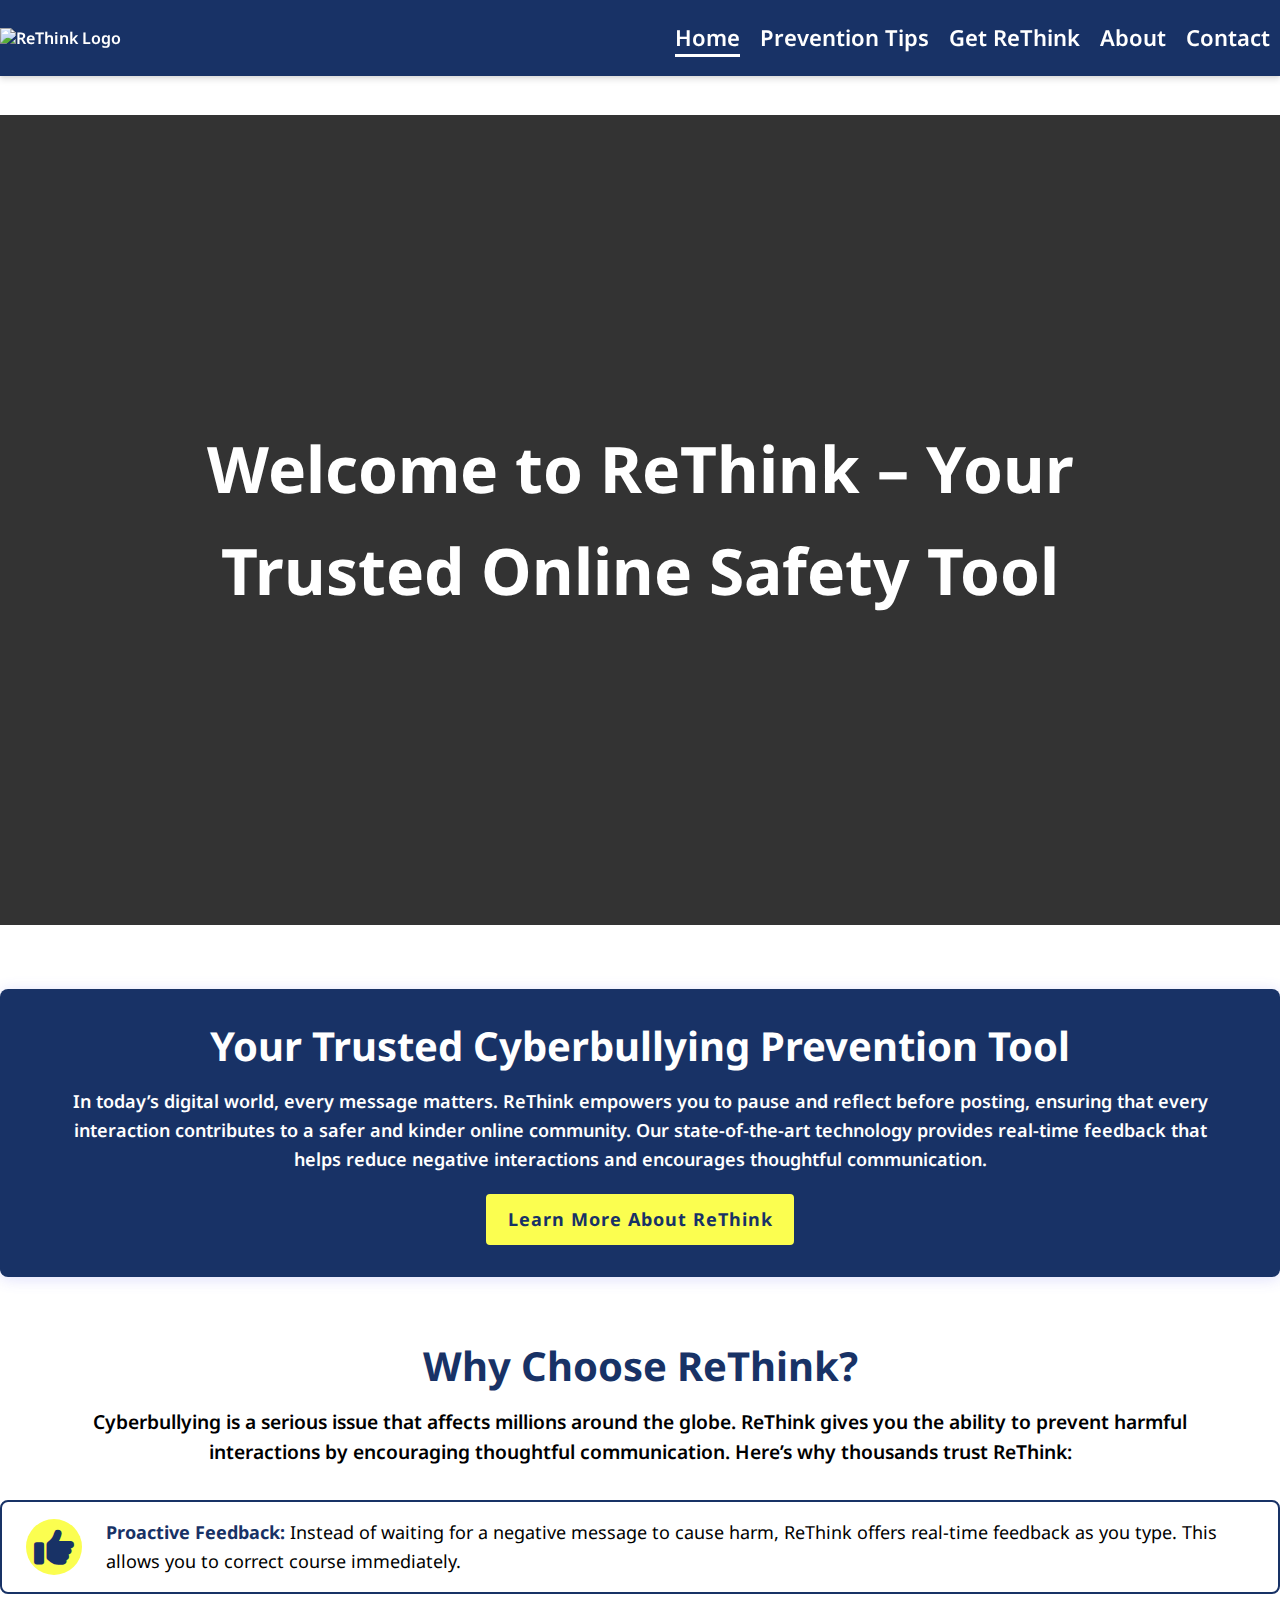
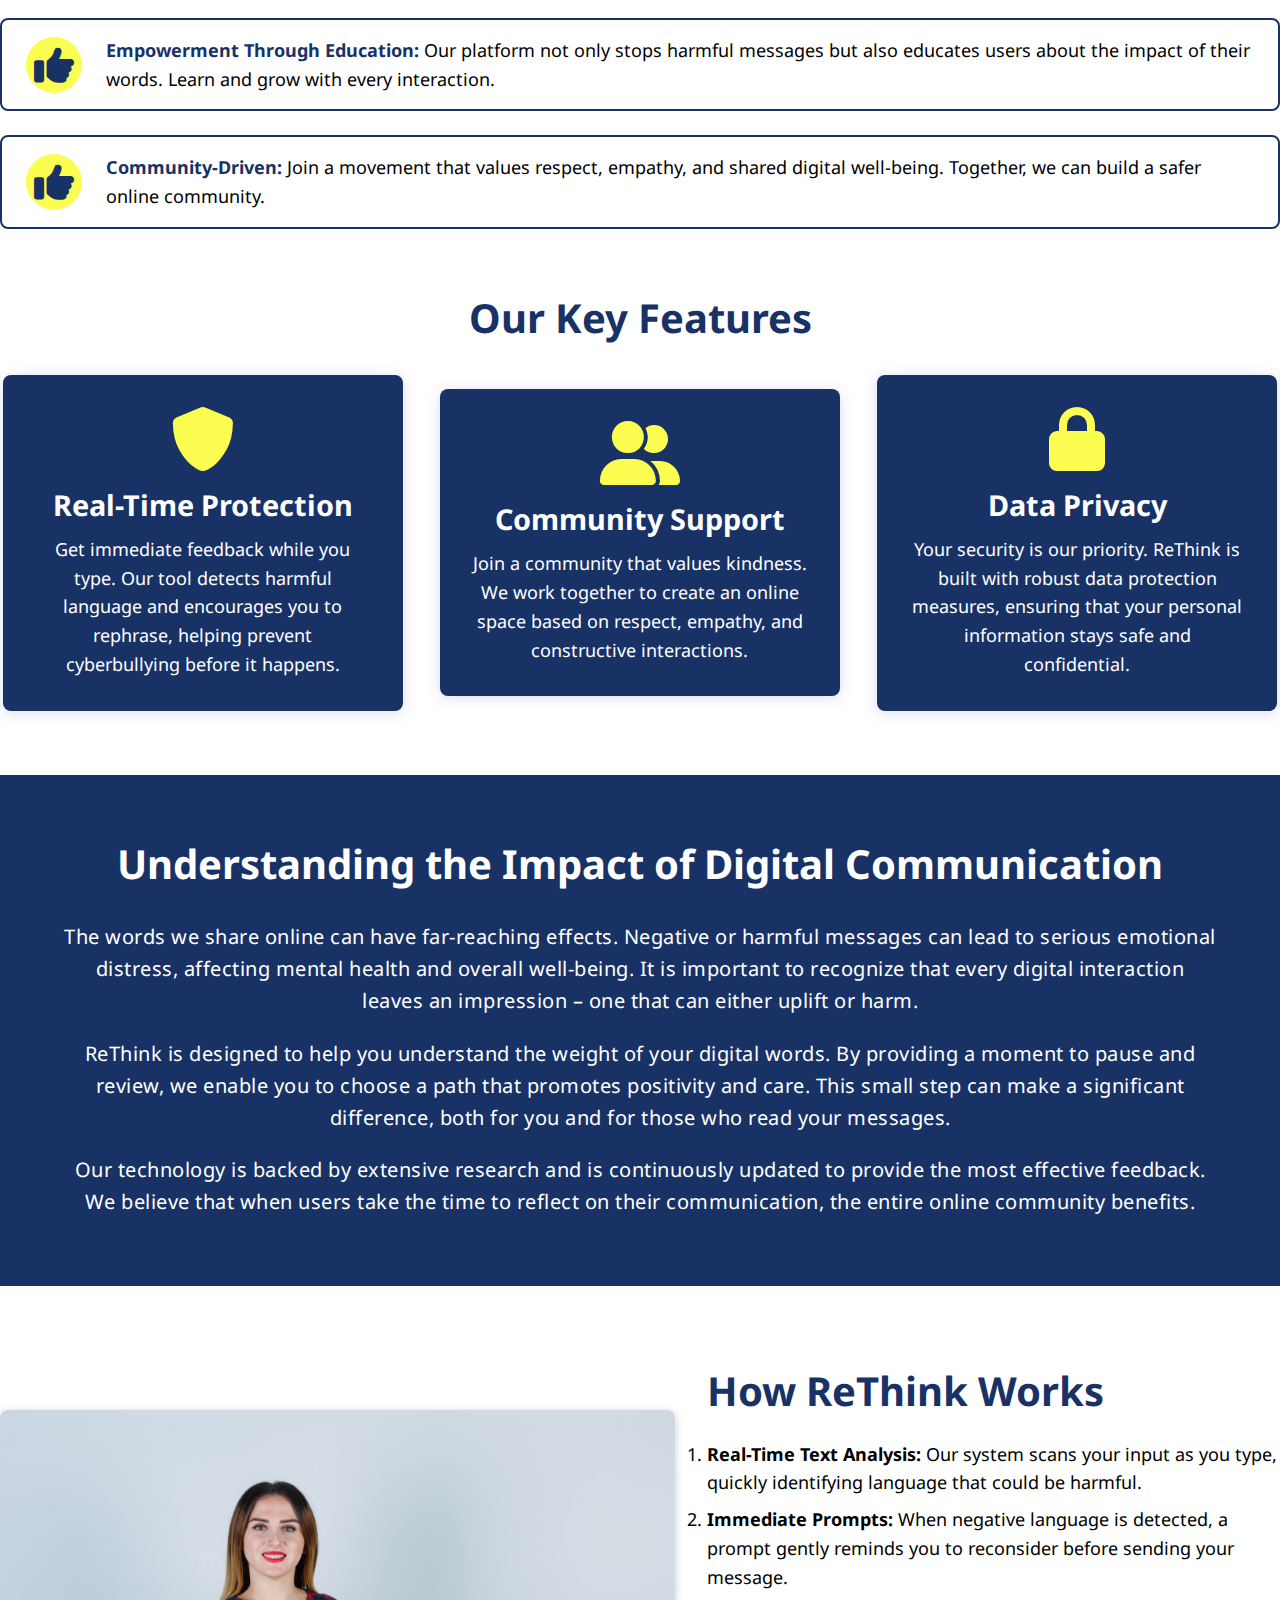
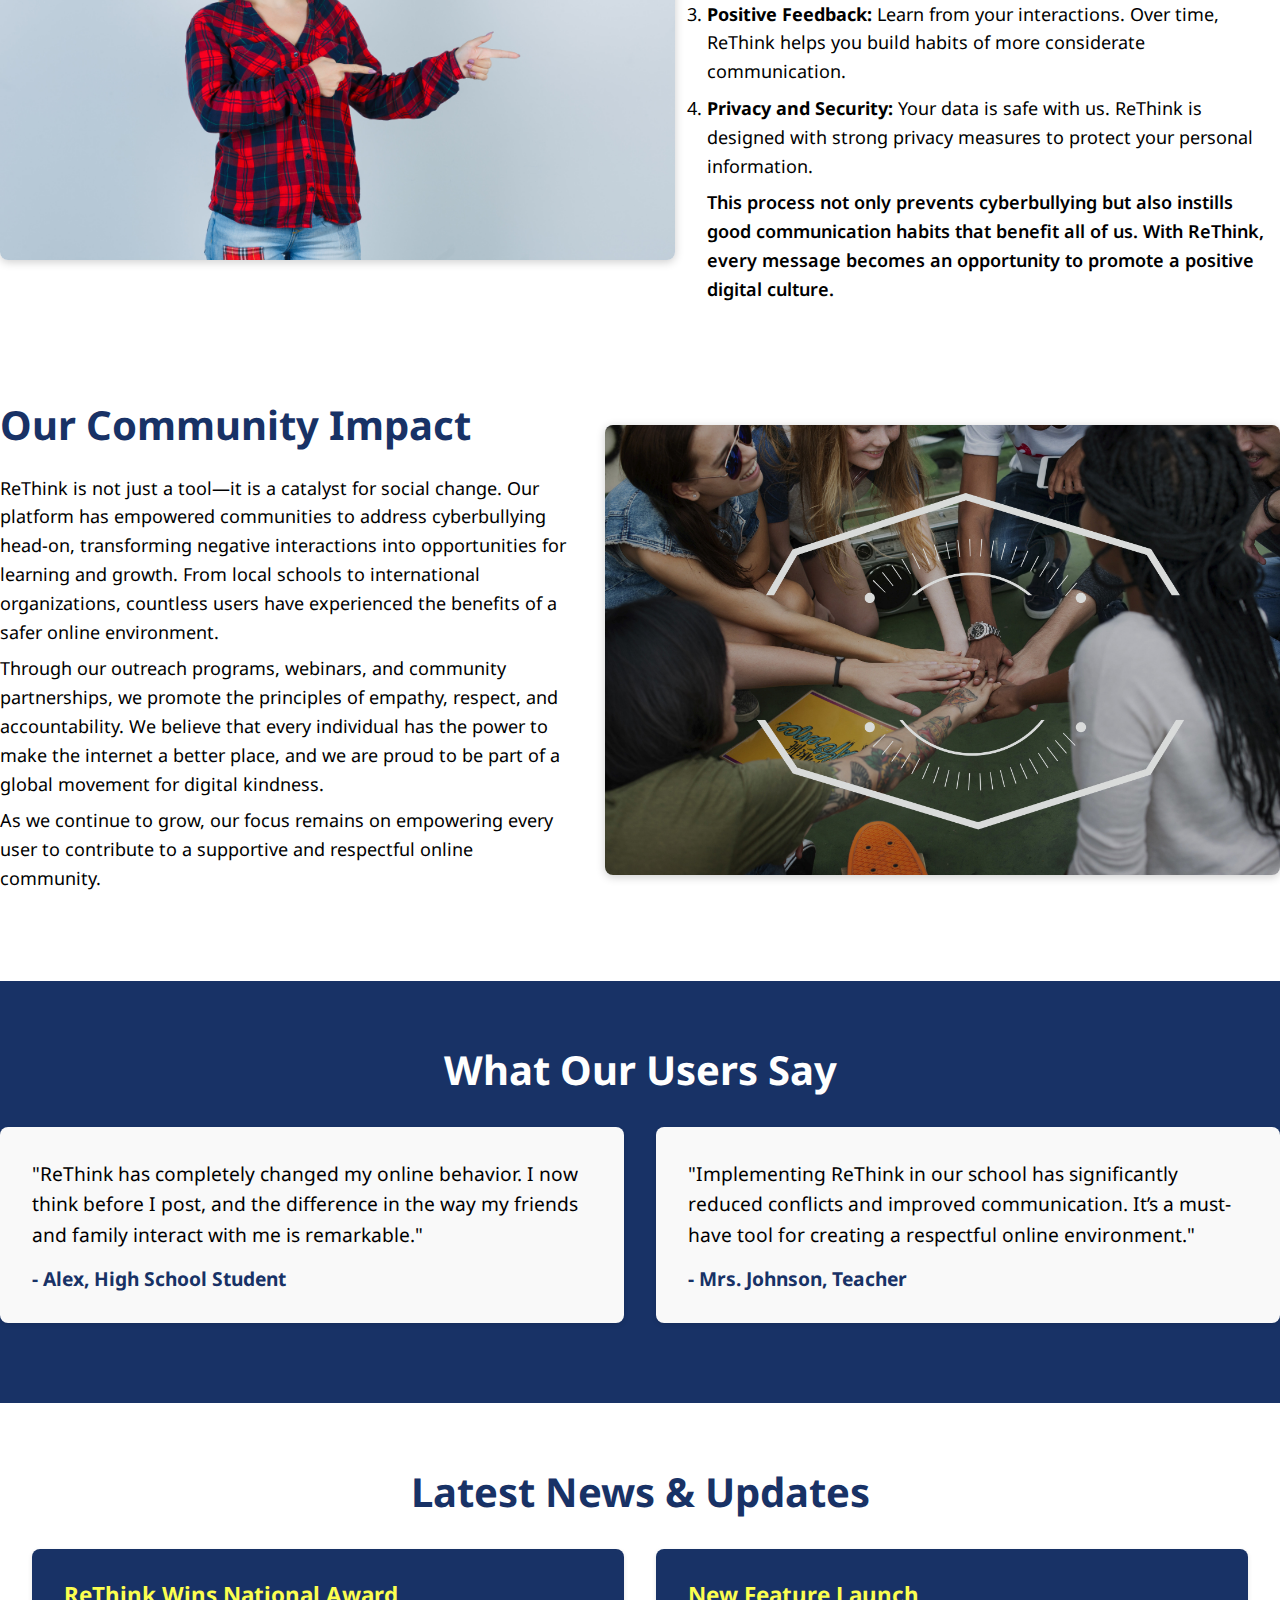
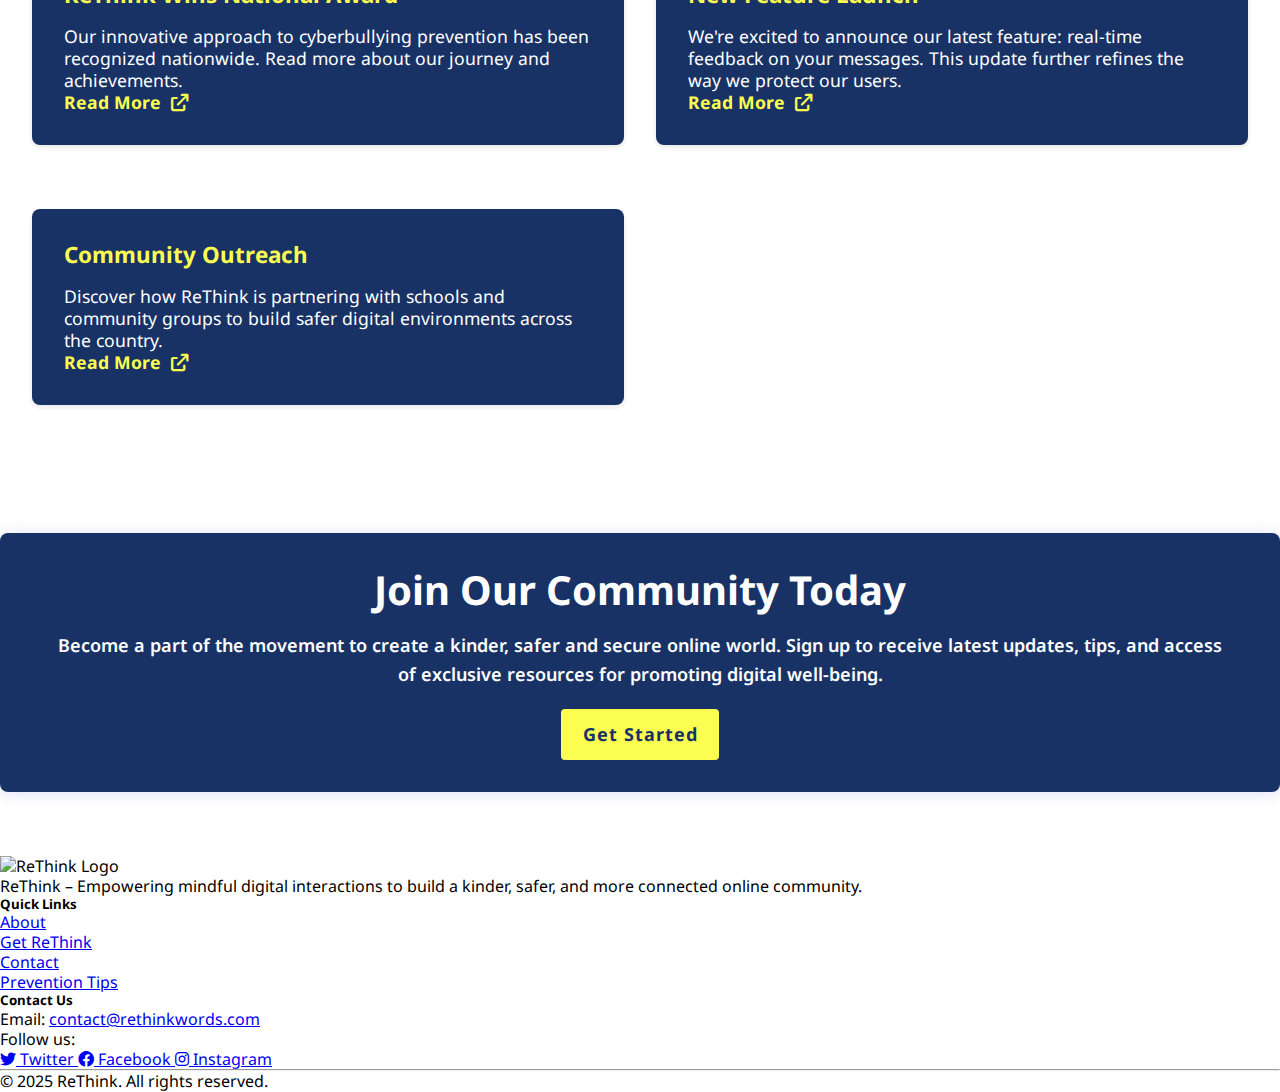
==== commit fc86f74f: "Navbar items position chnaged" ====
--- a/index.html
+++ b/index.html
@@ -64,10 +64,10 @@
         <nav class="nav-bar">
           <ul>
             <li><a href="index.html" class="active">Home</a></li>
+            <li><a href="cyberbullying-tips.html">Prevention Tips</a></li>
+            <li><a href="get-rethink.html">Get ReThink</a></li>
             <li><a href="about.html">About</a></li>
-            <li><a href="get-rethink.html">Get ReThink</a></li>
             <li><a href="contact.html">Contact</a></li>
-            <li><a href="cyberbullying-tips.html">Prevention Tips</a></li>
           </ul>
         </nav>
       </div>
@@ -75,7 +75,7 @@
 
     <main>
       <section class="hero">
-        <h1>Welcome to ReThink</h1>
+        <h1>Welcome to ReThink – Your Trusted Online Safety Tool</h1>
       </section>
 
       <section class="intro-section container">
--- a/css/home-styles.css
+++ b/css/home-styles.css
@@ -17,7 +17,7 @@
   left: 0;
   right: 0;
   bottom: 0;
-  background: rgba(0, 0, 0, 0.5);
+  background: rgba(0, 0, 0, 0.8);
 }
 
 .hero h1 {
@@ -25,6 +25,8 @@
   font-size: 4rem;
   font-weight: 700;
   z-index: 1;
+  padding: 0rem 8rem;
+  line-height: 1.6;
 }
 
 .intro-section {
@@ -435,7 +437,8 @@
 
   .hero h1 {
     font-size: 2.5rem;
-    line-height: 1.8;
+    line-height: 1.5;
+    padding: 0;
   }
 
   .why-choose p {
@@ -444,11 +447,11 @@
 
   .detailed-content {
     padding: 4rem 0rem;
-}
-
-.impact-of-digital-communication p {
-  padding: 0rem;
-}
+  }
+
+  .impact-of-digital-communication p {
+    padding: 0rem;
+  }
 }
 
 @media (max-width: 480px) {
@@ -480,5 +483,5 @@
   .feature {
     width: auto;
     padding: 2rem 1rem;
-}
-}
+  }
+}
